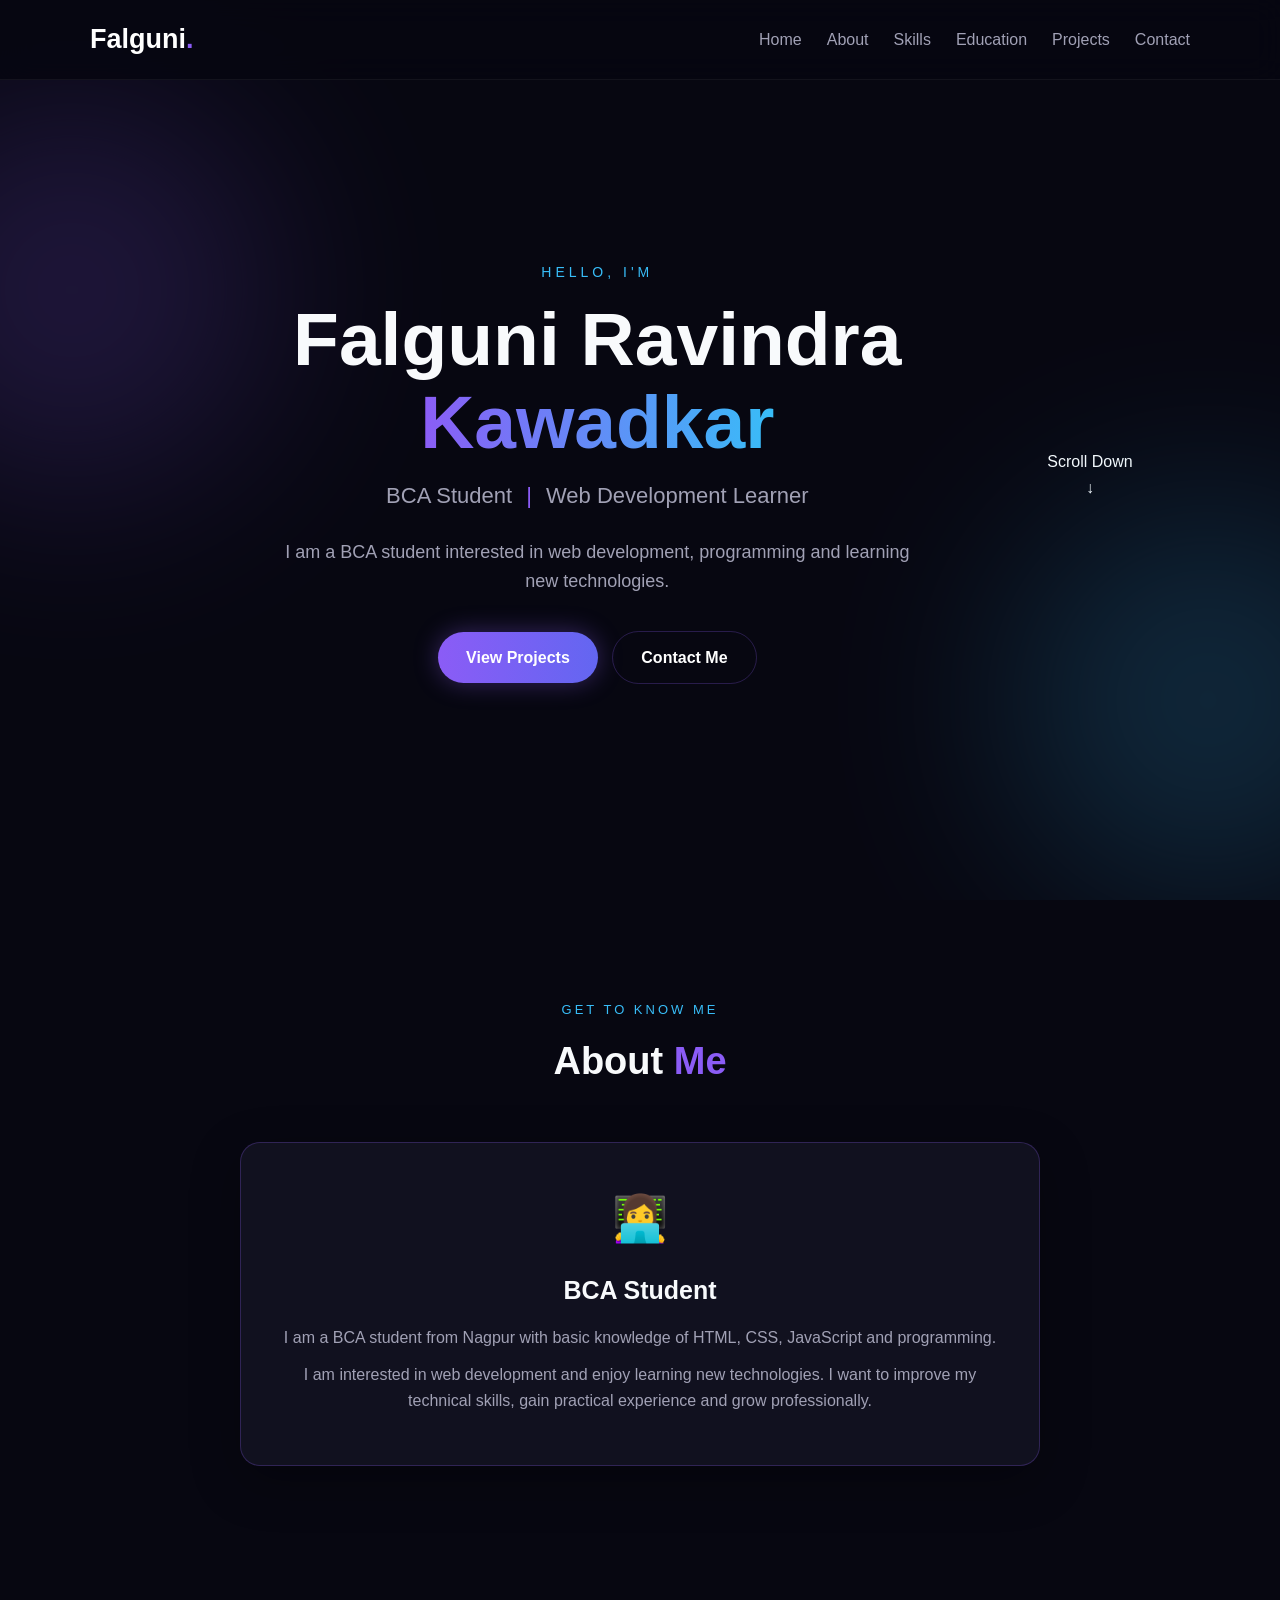
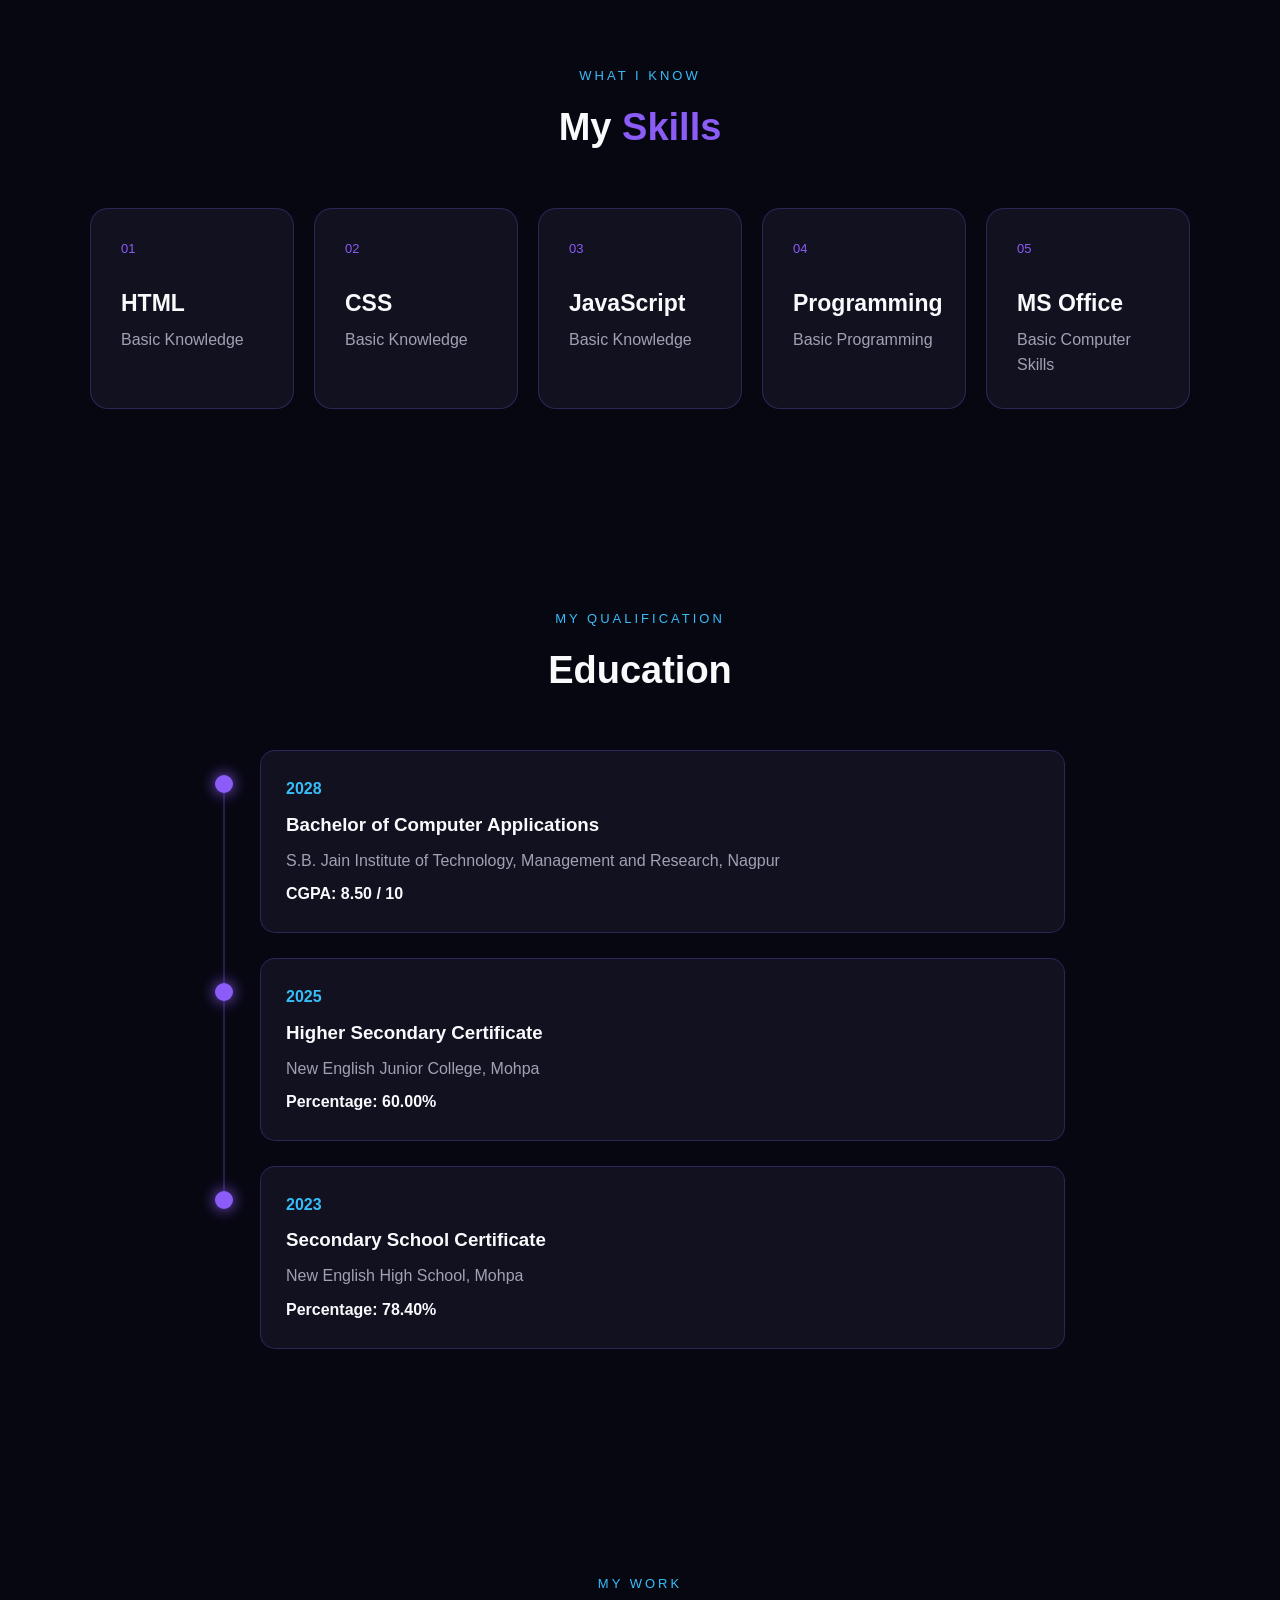
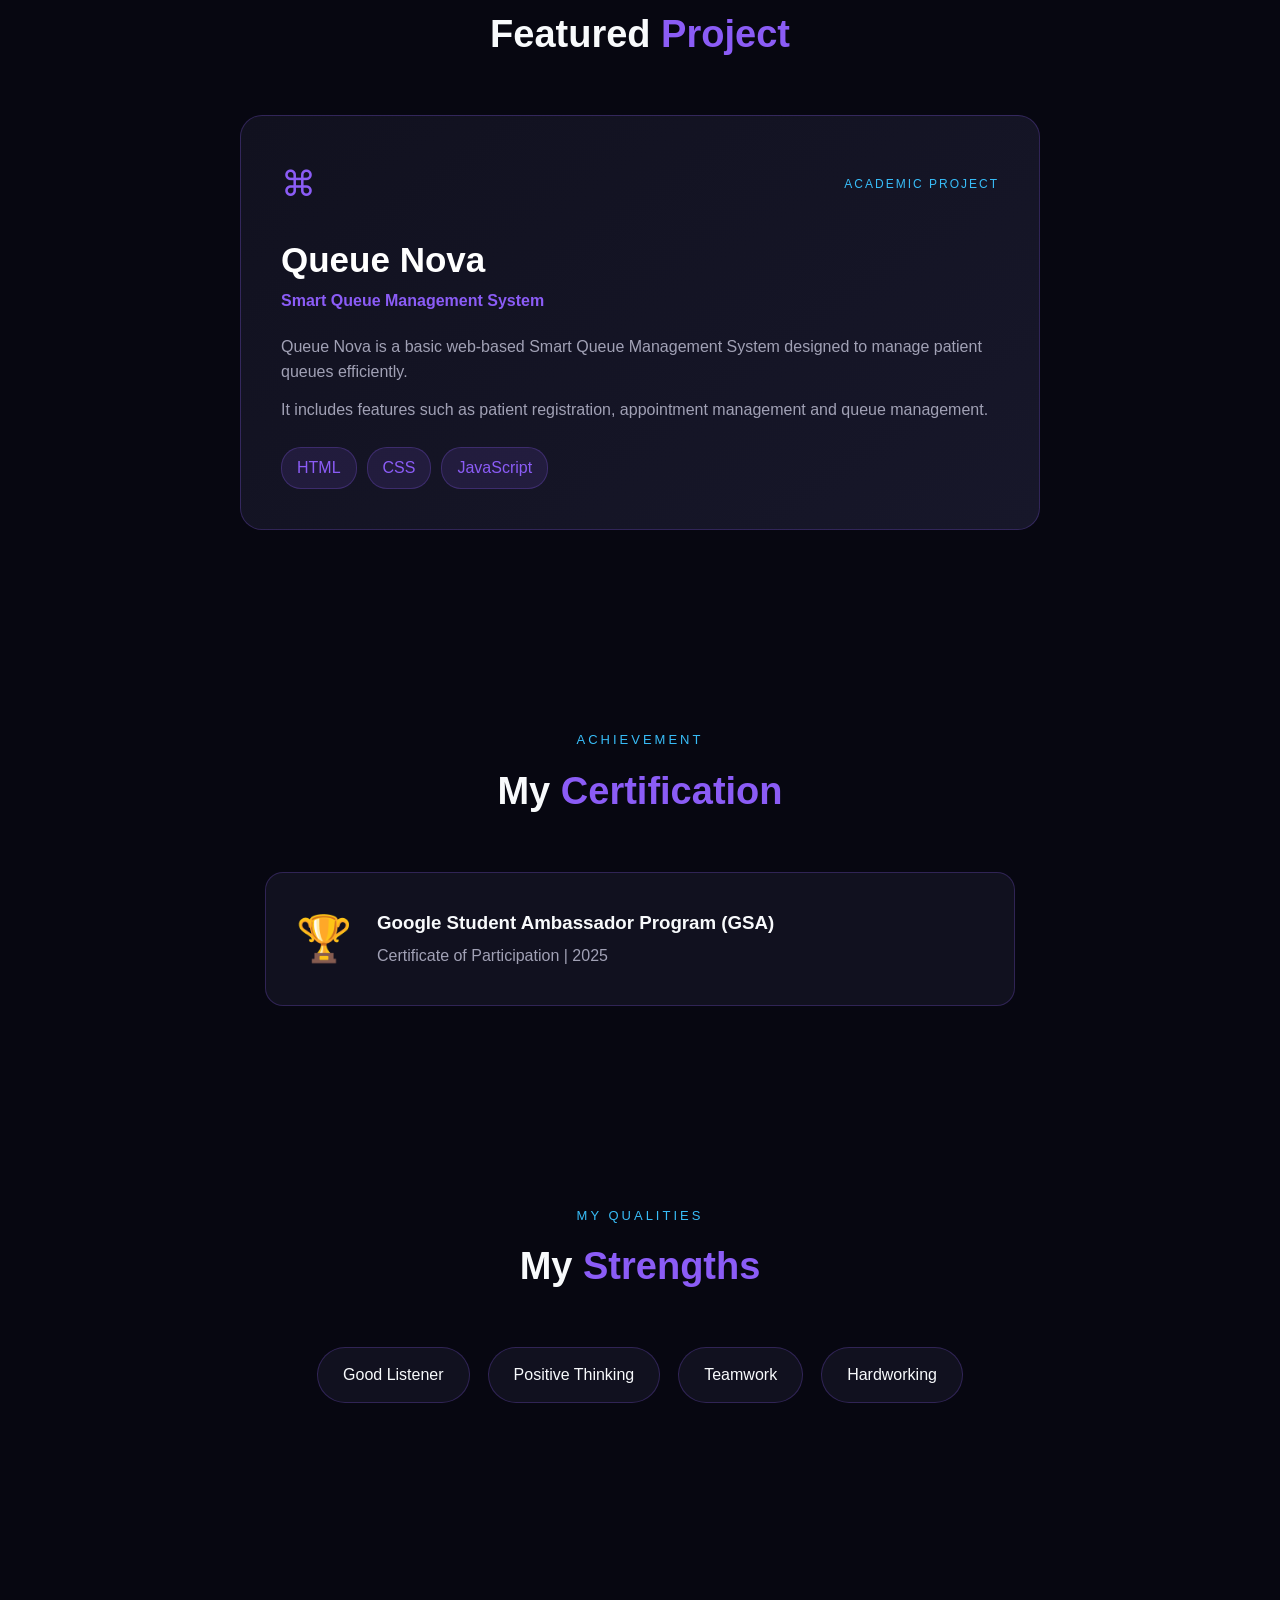
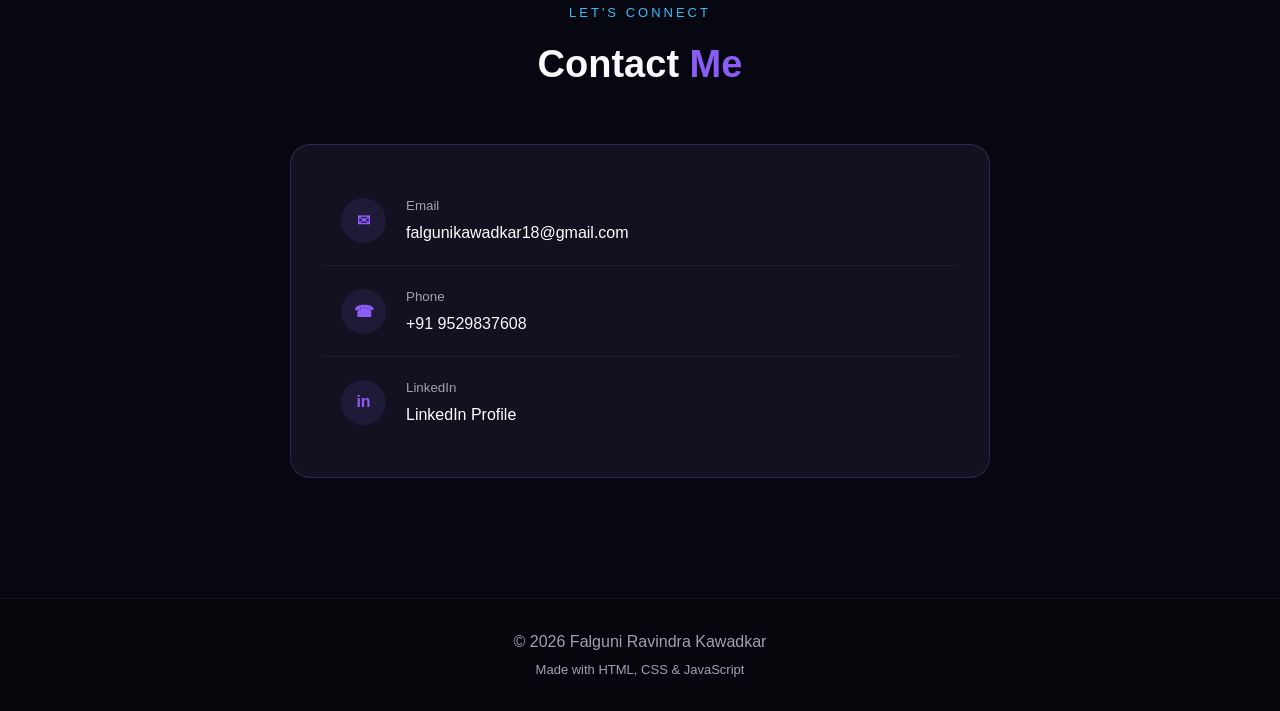
==== index.html @ 8c91669c "Rename index1.html to index.html" ====
<!DOCTYPE html>
<html lang="en">
<head>
    <meta charset="UTF-8">
    <meta name="viewport" content="width=device-width, initial-scale=1.0">

    <title>Falguni Ravindra Kawadkar | Portfolio</title>

    <link rel="stylesheet" href="style.css">
</head>

<body>

    <!-- NAVBAR -->
    <header>
        <nav class="navbar">

            <a href="#home" class="logo">Falguni<span>.</span></a>

            <ul class="nav-links">
                <li><a href="#home">Home</a></li>
                <li><a href="#about">About</a></li>
                <li><a href="#skills">Skills</a></li>
                <li><a href="#education">Education</a></li>
                <li><a href="#projects">Projects</a></li>
                <li><a href="#contact">Contact</a></li>
            </ul>

            <div class="menu-btn">☰</div>

        </nav>
    </header>


    <!-- HERO -->
    <section id="home" class="hero">

        <div class="glow glow-one"></div>
        <div class="glow glow-two"></div>

        <div class="hero-content">

            <p class="small-text">HELLO, I'M</p>

            <h1>Falguni Ravindra <span>Kawadkar</span></h1>

            <h2>
                BCA Student
                <span class="line">|</span>
                Web Development Learner
            </h2>

            <p class="hero-description">
                I am a BCA student interested in web development,
                programming and learning new technologies.
            </p>

            <div class="hero-buttons">

                <a href="#projects" class="btn primary">
                    View Projects
                </a>

                <a href="#contact" class="btn secondary">
                    Contact Me
                </a>

            </div>

        </div>

        <div class="scroll-down">
            <span>Scroll Down</span>
            <div>↓</div>
        </div>

    </section>


    <!-- ABOUT -->
    <section id="about" class="section">

        <p class="section-subtitle">GET TO KNOW ME</p>
        <h2 class="section-title">About <span>Me</span></h2>

        <div class="about-container">

            <div class="about-card reveal">

                <div class="about-icon">👩‍💻</div>

                <h3>BCA Student</h3>

                <p>
                    I am a BCA student from Nagpur with basic knowledge
                    of HTML, CSS, JavaScript and programming.
                </p>

                <p>
                    I am interested in web development and enjoy learning
                    new technologies. I want to improve my technical skills,
                    gain practical experience and grow professionally.
                </p>

            </div>

        </div>

    </section>


    <!-- SKILLS -->
    <section id="skills" class="section">

        <p class="section-subtitle">WHAT I KNOW</p>
        <h2 class="section-title">My <span>Skills</span></h2>

        <div class="skills-grid">

            <div class="skill-card reveal">
                <div class="skill-number">01</div>
                <h3>HTML</h3>
                <p>Basic Knowledge</p>
            </div>

            <div class="skill-card reveal">
                <div class="skill-number">02</div>
                <h3>CSS</h3>
                <p>Basic Knowledge</p>
            </div>

            <div class="skill-card reveal">
                <div class="skill-number">03</div>
                <h3>JavaScript</h3>
                <p>Basic Knowledge</p>
            </div>

            <div class="skill-card reveal">
                <div class="skill-number">04</div>
                <h3>Programming</h3>
                <p>Basic Programming</p>
            </div>

            <div class="skill-card reveal">
                <div class="skill-number">05</div>
                <h3>MS Office</h3>
                <p>Basic Computer Skills</p>
            </div>

        </div>

    </section>


    <!-- EDUCATION -->
    <section id="education" class="section">

        <p class="section-subtitle">MY QUALIFICATION</p>
        <h2 class="section-title">Education</h2>

        <div class="timeline">

            <div class="timeline-item reveal">

                <div class="timeline-dot"></div>

                <div class="timeline-content">

                    <span>2028</span>

                    <h3>Bachelor of Computer Applications</h3>

                    <p>
                        S.B. Jain Institute of Technology,
                        Management and Research, Nagpur
                    </p>

                    <strong>CGPA: 8.50 / 10</strong>

                </div>

            </div>


            <div class="timeline-item reveal">

                <div class="timeline-dot"></div>

                <div class="timeline-content">

                    <span>2025</span>

                    <h3>Higher Secondary Certificate</h3>

                    <p>New English Junior College, Mohpa</p>

                    <strong>Percentage: 60.00%</strong>

                </div>

            </div>


            <div class="timeline-item reveal">

                <div class="timeline-dot"></div>

                <div class="timeline-content">

                    <span>2023</span>

                    <h3>Secondary School Certificate</h3>

                    <p>New English High School, Mohpa</p>

                    <strong>Percentage: 78.40%</strong>

                </div>

            </div>

        </div>

    </section>


    <!-- PROJECT -->
    <section id="projects" class="section">

        <p class="section-subtitle">MY WORK</p>
        <h2 class="section-title">Featured <span>Project</span></h2>

        <div class="project-card reveal">

            <div class="project-top">

                <div class="project-icon">⌘</div>

                <span>ACADEMIC PROJECT</span>

            </div>

            <h3>Queue Nova</h3>

            <h4>Smart Queue Management System</h4>

            <p>
                Queue Nova is a basic web-based Smart Queue Management
                System designed to manage patient queues efficiently.
            </p>

            <p>
                It includes features such as patient registration,
                appointment management and queue management.
            </p>

            <div class="technologies">

                <span>HTML</span>
                <span>CSS</span>
                <span>JavaScript</span>

            </div>

        </div>

    </section>


    <!-- CERTIFICATION -->
    <section id="certification" class="section">

        <p class="section-subtitle">ACHIEVEMENT</p>
        <h2 class="section-title">My <span>Certification</span></h2>

        <div class="certificate-card reveal">

            <div class="certificate-icon">🏆</div>

            <div>
                <h3>Google Student Ambassador Program (GSA)</h3>
                <p>Certificate of Participation | 2025</p>
            </div>

        </div>

    </section>


    <!-- STRENGTHS -->
    <section id="strengths" class="section">

        <p class="section-subtitle">MY QUALITIES</p>
        <h2 class="section-title">My <span>Strengths</span></h2>

        <div class="strengths-grid">

            <div class="strength reveal">Good Listener</div>
            <div class="strength reveal">Positive Thinking</div>
            <div class="strength reveal">Teamwork</div>
            <div class="strength reveal">Hardworking</div>

        </div>

    </section>


    <!-- CONTACT -->
    <section id="contact" class="section contact-section">

        <p class="section-subtitle">LET'S CONNECT</p>
        <h2 class="section-title">Contact <span>Me</span></h2>

        <div class="contact-card reveal">

            <div class="contact-item">
                <span>✉</span>
                <div>
                    <small>Email</small>
                    <a href="mailto:falgunikawadkar18@gmail.com">
                        falgunikawadkar18@gmail.com
                    </a>
                </div>
            </div>

            <div class="contact-item">
                <span>☎</span>
                <div>
                    <small>Phone</small>
                    <p>+91 9529837608</p>
                </div>
            </div>

            <div class="contact-item">
                <span>in</span>
                <div>
                    <small>LinkedIn</small>
                    <a
                        href="https://www.linkedin.com/in/falguni-kawadkar-004283371"
                        target="_blank">
                        LinkedIn Profile
                    </a>
                </div>
            </div>

        </div>

    </section>


    <!-- FOOTER -->
    <footer>

        <p>
            © 2026 Falguni Ravindra Kawadkar
        </p>

        <p>Made with HTML, CSS & JavaScript</p>

    </footer>


    <script src="script.js"></script>

</body>
</html>
---- style.css ----
* {
    margin: 0;
    padding: 0;
    box-sizing: border-box;
    scroll-behavior: smooth;
}

:root {
    --bg: #070711;
    --card: #11111f;
    --card-light: #17172a;
    --purple: #8b5cf6;
    --blue: #38bdf8;
    --text: #f8fafc;
    --muted: #a1a1b5;
    --border: rgba(139, 92, 246, 0.25);
}

body {
    font-family: Arial, sans-serif;
    background: var(--bg);
    color: var(--text);
    line-height: 1.6;
    overflow-x: hidden;
}


/* NAVBAR */

header {
    position: fixed;
    top: 0;
    width: 100%;
    z-index: 1000;

    background: rgba(7, 7, 17, 0.85);

    backdrop-filter: blur(15px);

    border-bottom: 1px solid rgba(255,255,255,0.05);
}

.navbar {
    max-width: 1150px;
    margin: auto;

    padding: 18px 25px;

    display: flex;
    justify-content: space-between;
    align-items: center;
}

.logo {
    color: white;
    text-decoration: none;

    font-size: 27px;
    font-weight: bold;
}

.logo span {
    color: var(--purple);
}

.nav-links {
    display: flex;
    gap: 25px;
    list-style: none;
}

.nav-links a {
    color: var(--muted);
    text-decoration: none;

    transition: 0.3s;
}

.nav-links a:hover {
    color: white;
}

.menu-btn {
    display: none;
    font-size: 27px;
    cursor: pointer;
}


/* HERO */

.hero {
    min-height: 100vh;

    display: flex;
    align-items: center;
    justify-content: center;

    text-align: center;

    position: relative;
    overflow: hidden;

    padding: 120px 20px 70px;
}

.hero-content {
    max-width: 900px;

    position: relative;
    z-index: 2;

    animation: heroAppear 1.2s ease;
}

.small-text {
    color: var(--blue);

    letter-spacing: 4px;
    font-size: 14px;
}

.hero h1 {
    font-size: clamp(40px, 7vw, 75px);

    margin: 15px 0;

    line-height: 1.1;
}

.hero h1 span {
    background: linear-gradient(
        90deg,
        var(--purple),
        var(--blue)
    );

    -webkit-background-clip: text;
    color: transparent;
}

.hero h2 {
    color: var(--muted);

    font-size: 22px;
    font-weight: normal;
}

.line {
    color: var(--purple);
    margin: 0 8px;
}

.hero-description {
    max-width: 650px;

    margin: 25px auto;

    color: var(--muted);

    font-size: 18px;
}

.hero-buttons {
    margin-top: 30px;
}

.btn {
    display: inline-block;

    padding: 13px 28px;

    margin: 5px;

    border-radius: 30px;

    text-decoration: none;

    transition: 0.4s;

    font-weight: bold;
}

.primary {
    color: white;

    background: linear-gradient(
        90deg,
        var(--purple),
        #6366f1
    );

    box-shadow: 0 0 25px rgba(139,92,246,0.35);
}

.secondary {
    color: white;

    border: 1px solid var(--border);
}

.btn:hover {
    transform: translateY(-5px);
}

.glow {
    position: absolute;

    width: 400px;
    height: 400px;

    border-radius: 50%;

    filter: blur(100px);

    opacity: 0.18;
}

.glow-one {
    background: var(--purple);

    top: 10%;
    left: -10%;
}

.glow-two {
    background: var(--blue);

    bottom: 0;
    right: -10%;
}


/* SECTIONS */

.section {
    max-width: 1150px;

    margin: auto;

    padding: 100px 25px;
}

.section-subtitle {
    text-align: center;

    color: var(--blue);

    font-size: 13px;

    letter-spacing: 3px;
}

.section-title {
    text-align: center;

    font-size: 38px;

    margin: 10px 0 50px;
}

.section-title span {
    color: var(--purple);
}


/* ABOUT */

.about-container {
    display: flex;
    justify-content: center;
}

.about-card {
    max-width: 800px;

    padding: 40px;

    text-align: center;

    background: var(--card);

    border: 1px solid var(--border);

    border-radius: 20px;

    box-shadow: 0 15px 50px rgba(0,0,0,0.3);

    transition: 0.4s;
}

.about-card:hover {
    transform: translateY(-8px);

    border-color: var(--purple);
}

.about-icon {
    font-size: 45px;

    margin-bottom: 15px;
}

.about-card h3 {
    font-size: 25px;

    margin-bottom: 15px;
}

.about-card p {
    color: var(--muted);

    margin: 12px 0;
}


/* SKILLS */

.skills-grid {
    display: grid;

    grid-template-columns: repeat(
        auto-fit,
        minmax(180px, 1fr)
    );

    gap: 20px;
}

.skill-card {
    background: var(--card);

    border: 1px solid var(--border);

    padding: 30px;

    border-radius: 18px;

    transition: 0.4s;

    position: relative;

    overflow: hidden;
}

.skill-card:hover {
    transform: translateY(-10px);

    border-color: var(--blue);

    box-shadow: 0 10px 35px rgba(56,189,248,0.12);
}

.skill-number {
    color: var(--purple);

    font-size: 13px;

    margin-bottom: 25px;
}

.skill-card h3 {
    font-size: 23px;
}

.skill-card p {
    color: var(--muted);

    margin-top: 5px;
}


/* EDUCATION */

.timeline {
    max-width: 850px;

    margin: auto;
}

.timeline-item {
    position: relative;

    padding-left: 45px;

    margin-bottom: 25px;
}

.timeline-item::before {
    content: "";

    position: absolute;

    left: 8px;

    top: 25px;

    height: calc(100% + 25px);

    width: 2px;

    background: var(--border);
}

.timeline-item:last-child::before {
    display: none;
}

.timeline-dot {
    position: absolute;

    left: 0;
    top: 25px;

    width: 18px;
    height: 18px;

    border-radius: 50%;

    background: var(--purple);

    box-shadow: 0 0 15px var(--purple);
}

.timeline-content {
    background: var(--card);

    border: 1px solid var(--border);

    padding: 25px;

    border-radius: 15px;

    transition: 0.4s;
}

.timeline-content:hover {
    transform: translateX(8px);

    border-color: var(--purple);
}

.timeline-content span {
    color: var(--blue);

    font-weight: bold;
}

.timeline-content h3 {
    margin: 8px 0;
}

.timeline-content p {
    color: var(--muted);

    margin-bottom: 8px;
}


/* PROJECT */

.project-card {
    max-width: 800px;

    margin: auto;

    padding: 40px;

    background: linear-gradient(
        145deg,
        var(--card),
        var(--card-light)
    );

    border: 1px solid var(--border);

    border-radius: 22px;

    transition: 0.4s;
}

.project-card:hover {
    transform: translateY(-10px);

    box-shadow: 0 20px 60px rgba(139,92,246,0.12);
}

.project-top {
    display: flex;

    justify-content: space-between;

    align-items: center;

    color: var(--blue);

    font-size: 12px;

    letter-spacing: 2px;
}

.project-icon {
    font-size: 35px;

    color: var(--purple);
}

.project-card h3 {
    font-size: 35px;

    margin-top: 20px;

    color: white;
}

.project-card h4 {
    color: var(--purple);

    margin-bottom: 20px;
}

.project-card p {
    color: var(--muted);

    margin-bottom: 12px;
}

.technologies {
    display: flex;

    gap: 10px;

    margin-top: 25px;

    flex-wrap: wrap;
}

.technologies span {
    padding: 7px 15px;

    border-radius: 20px;

    background: rgba(139,92,246,0.12);

    color: var(--purple);

    border: 1px solid var(--border);
}


/* CERTIFICATE */

.certificate-card {
    max-width: 750px;

    margin: auto;

    display: flex;

    align-items: center;

    gap: 25px;

    padding: 30px;

    background: var(--card);

    border: 1px solid var(--border);

    border-radius: 18px;

    transition: 0.4s;
}

.certificate-card:hover {
    transform: scale(1.02);

    border-color: var(--blue);
}

.certificate-icon {
    font-size: 45px;
}

.certificate-card h3 {
    margin-bottom: 5px;
}

.certificate-card p {
    color: var(--muted);
}


/* STRENGTHS */

.strengths-grid {
    display: flex;

    justify-content: center;

    flex-wrap: wrap;

    gap: 18px;
}

.strength {
    padding: 14px 25px;

    border-radius: 30px;

    background: var(--card);

    border: 1px solid var(--border);

    transition: 0.3s;
}

.strength:hover {
    transform: translateY(-5px);

    border-color: var(--purple);

    color: var(--blue);
}


/* CONTACT */

.contact-section {
    padding-bottom: 120px;
}

.contact-card {
    max-width: 700px;

    margin: auto;

    padding: 30px;

    background: var(--card);

    border: 1px solid var(--border);

    border-radius: 20px;
}

.contact-item {
    display: flex;

    align-items: center;

    gap: 20px;

    padding: 20px;

    border-bottom: 1px solid rgba(255,255,255,0.06);
}

.contact-item:last-child {
    border-bottom: none;
}

.contact-item > span {
    width: 45px;
    height: 45px;

    display: flex;

    align-items: center;
    justify-content: center;

    border-radius: 50%;

    background: rgba(139,92,246,0.12);

    color: var(--purple);

    font-weight: bold;
}

.contact-item small {
    display: block;

    color: var(--muted);

    margin-bottom: 3px;
}

.contact-item a {
    color: white;

    text-decoration: none;
}

.contact-item a:hover {
    color: var(--blue);
}


/* FOOTER */

footer {
    text-align: center;

    padding: 30px;

    background: #05050c;

    color: var(--muted);

    border-top: 1px solid rgba(255,255,255,0.05);
}

footer p:last-child {
    font-size: 13px;

    margin-top: 5px;
}


/* SCROLL ANIMATION */

.reveal {
    opacity: 0;

    transform: translateY(40px);

    transition: 0.8s ease;
}

.reveal.show {
    opacity: 1;

    transform: translateY(0);
}


/* HERO ANIMATION */

@keyframes heroAppear {

    from {
        opacity: 0;
        transform: translateY(35px);
    }

    to {
        opacity: 1;
        transform: translateY(0);
    }

}


/* MOBILE */

@media (max-width: 750px) {

    .nav-links {
        display: none;

        position: absolute;

        top: 70px;
        left: 0;

        width: 100%;

        background: #0b0b16;

        flex-direction: column;

        text-align: center;

        padding: 25px;
    }

    .nav-links.active {
        display: flex;
    }

    .menu-btn {
        display: block;
    }

    .hero h1 {
        font-size: 42px;
    }

    .hero h2 {
        font-size: 18px;
    }

    .section {
        padding: 75px 20px;
    }

    .section-title {
        font-size: 32px;
    }

    .certificate-card {
        flex-direction: column;

        text-align: center;
    }

    .contact-item {
        align-items: flex-start;
    }

}
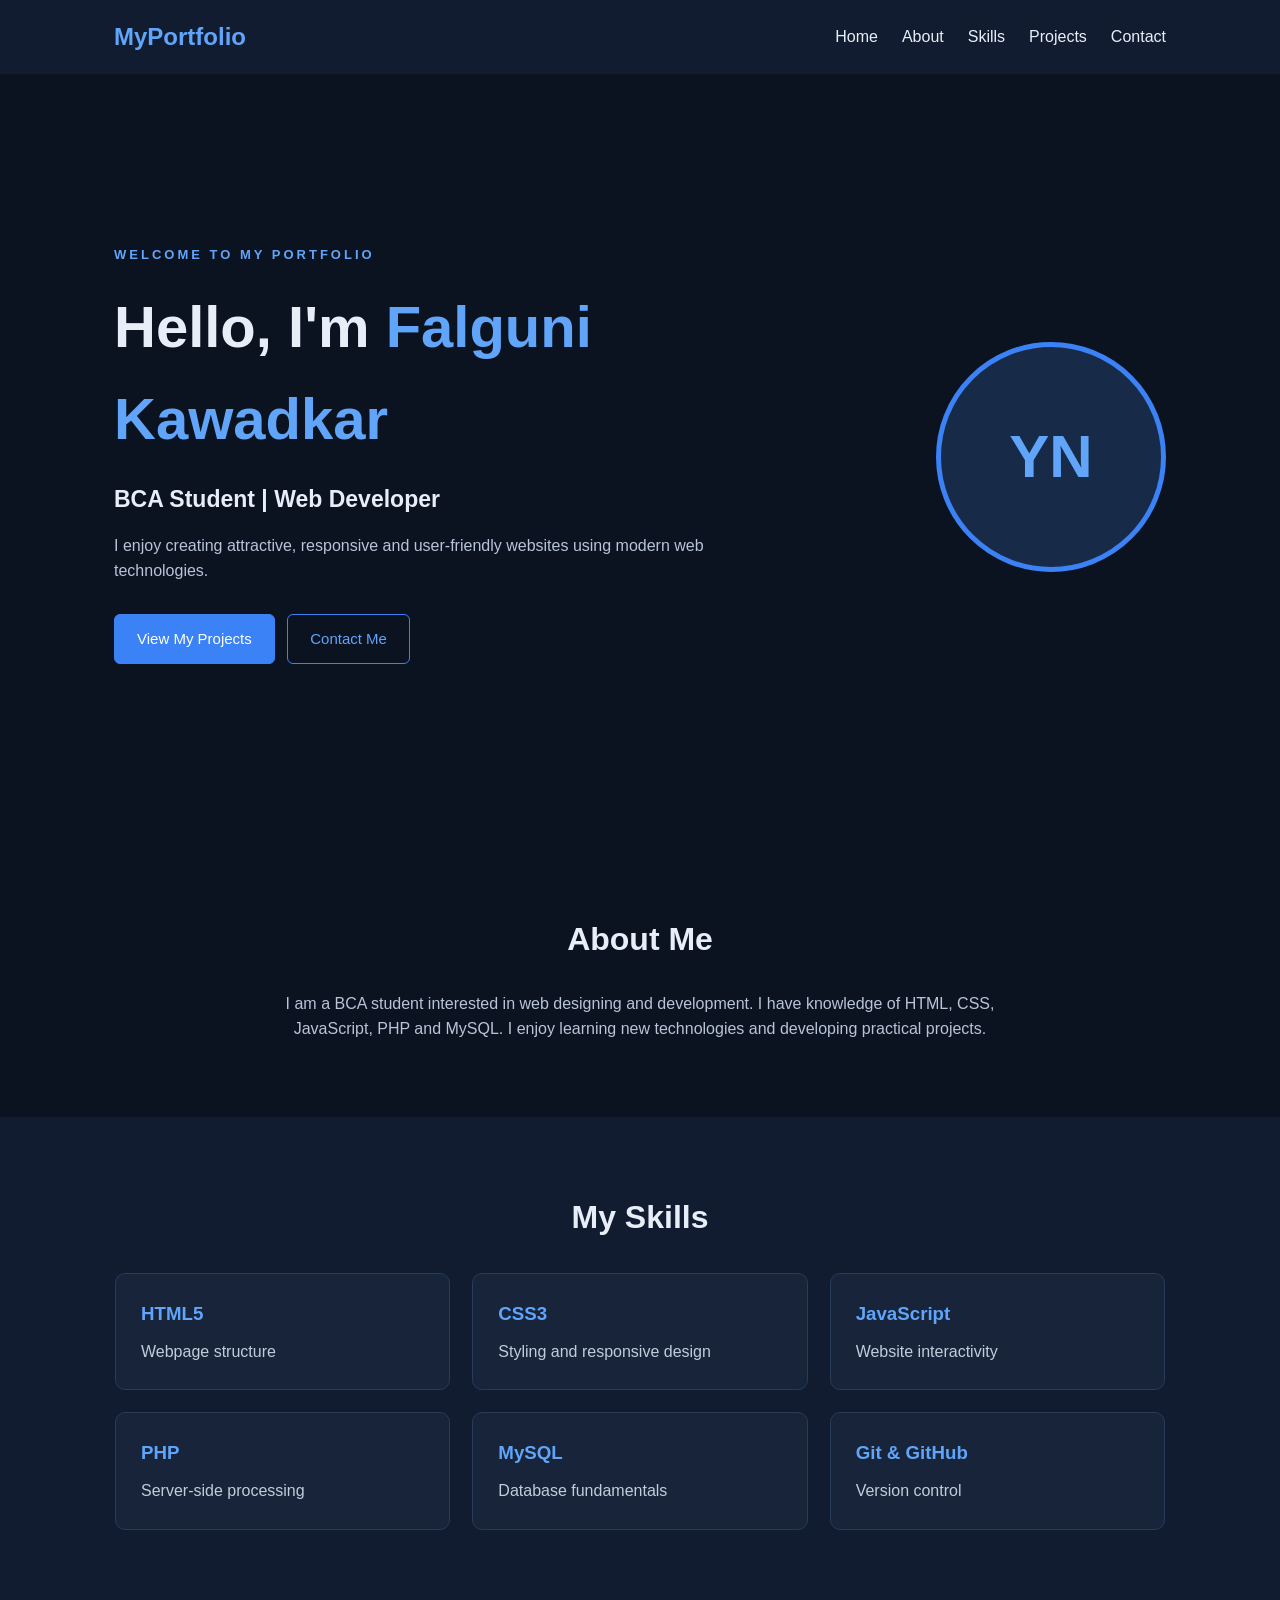
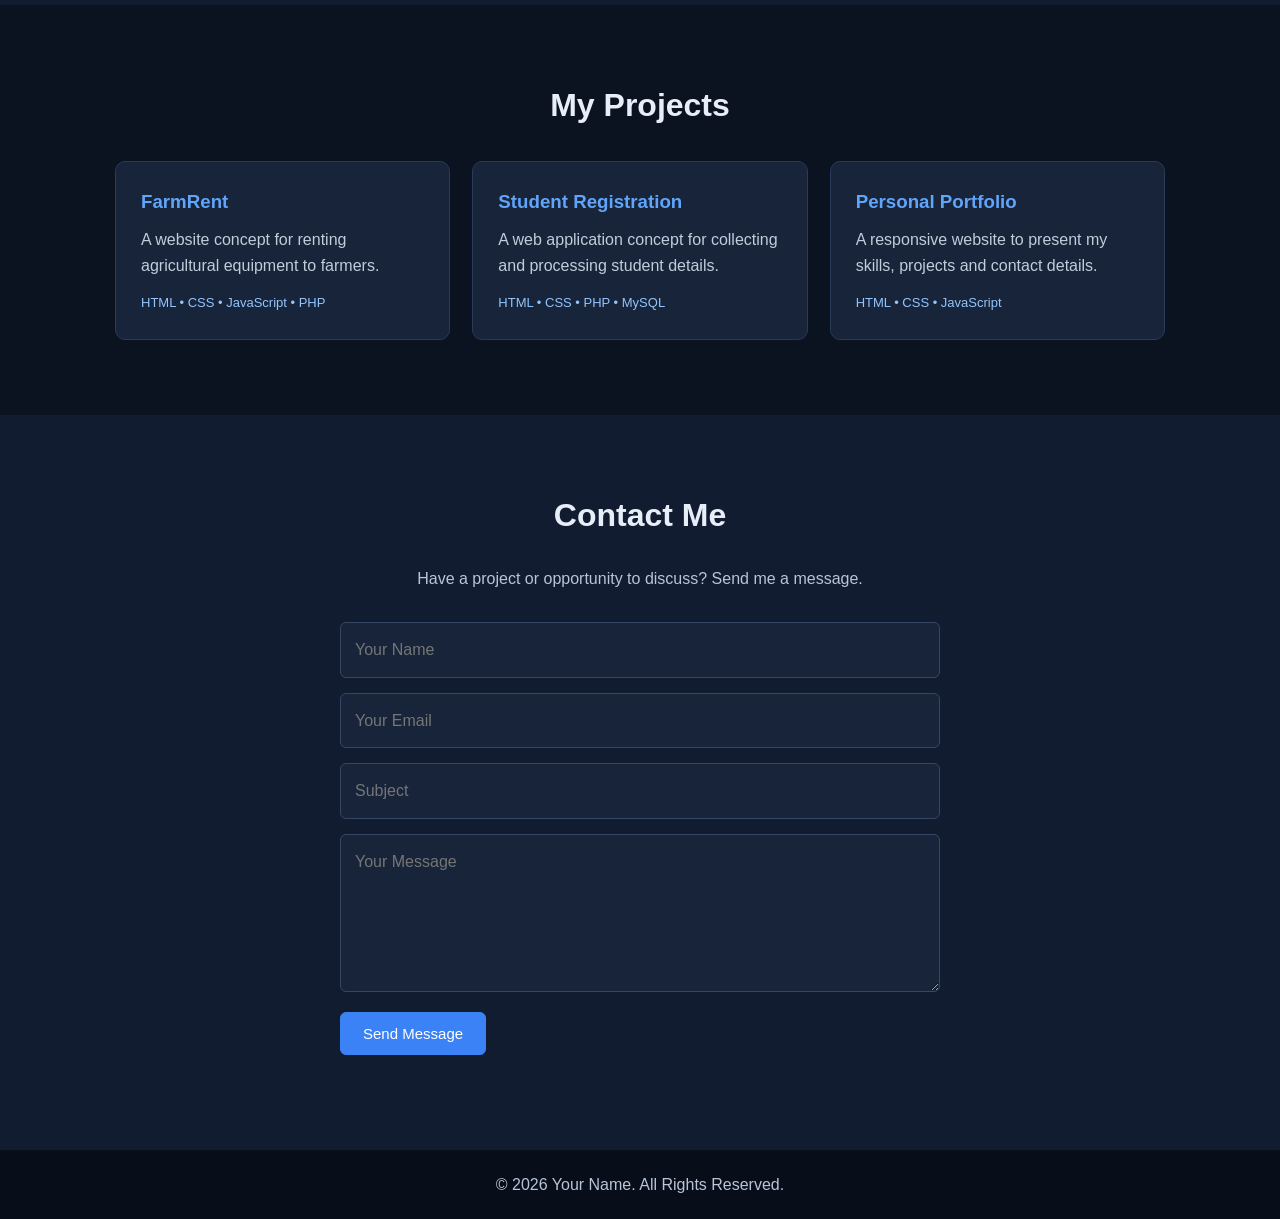
==== commit 0c1c100e: "Initial commit" ====
--- a/index.html
+++ b/index.html
@@ -1,366 +1,107 @@
-<!DOCTYPE html>
-<html lang="en">
-<head>
-    <meta charset="UTF-8">
-    <meta name="viewport" content="width=device-width, initial-scale=1.0">
-
-    <title>Falguni Ravindra Kawadkar | Portfolio</title>
-
-    <link rel="stylesheet" href="style.css">
-</head>
-
-<body>
-
-    <!-- NAVBAR -->
-    <header>
-        <nav class="navbar">
-
-            <a href="#home" class="logo">Falguni<span>.</span></a>
-
-            <ul class="nav-links">
-                <li><a href="#home">Home</a></li>
-                <li><a href="#about">About</a></li>
-                <li><a href="#skills">Skills</a></li>
-                <li><a href="#education">Education</a></li>
-                <li><a href="#projects">Projects</a></li>
-                <li><a href="#contact">Contact</a></li>
-            </ul>
-
-            <div class="menu-btn">☰</div>
-
-        </nav>
-    </header>
-
-
-    <!-- HERO -->
-    <section id="home" class="hero">
-
-        <div class="glow glow-one"></div>
-        <div class="glow glow-two"></div>
-
-        <div class="hero-content">
-
-            <p class="small-text">HELLO, I'M</p>
-
-            <h1>Falguni Ravindra <span>Kawadkar</span></h1>
-
-            <h2>
-                BCA Student
-                <span class="line">|</span>
-                Web Development Learner
-            </h2>
-
-            <p class="hero-description">
-                I am a BCA student interested in web development,
-                programming and learning new technologies.
-            </p>
-
-            <div class="hero-buttons">
-
-                <a href="#projects" class="btn primary">
-                    View Projects
-                </a>
-
-                <a href="#contact" class="btn secondary">
-                    Contact Me
-                </a>
-
-            </div>
-
-        </div>
-
-        <div class="scroll-down">
-            <span>Scroll Down</span>
-            <div>↓</div>
-        </div>
-
-    </section>
-
-
-    <!-- ABOUT -->
-    <section id="about" class="section">
-
-        <p class="section-subtitle">GET TO KNOW ME</p>
-        <h2 class="section-title">About <span>Me</span></h2>
-
-        <div class="about-container">
-
-            <div class="about-card reveal">
-
-                <div class="about-icon">👩‍💻</div>
-
-                <h3>BCA Student</h3>
-
-                <p>
-                    I am a BCA student from Nagpur with basic knowledge
-                    of HTML, CSS, JavaScript and programming.
-                </p>
-
-                <p>
-                    I am interested in web development and enjoy learning
-                    new technologies. I want to improve my technical skills,
-                    gain practical experience and grow professionally.
-                </p>
-
-            </div>
-
-        </div>
-
-    </section>
-
-
-    <!-- SKILLS -->
-    <section id="skills" class="section">
-
-        <p class="section-subtitle">WHAT I KNOW</p>
-        <h2 class="section-title">My <span>Skills</span></h2>
-
-        <div class="skills-grid">
-
-            <div class="skill-card reveal">
-                <div class="skill-number">01</div>
-                <h3>HTML</h3>
-                <p>Basic Knowledge</p>
-            </div>
-
-            <div class="skill-card reveal">
-                <div class="skill-number">02</div>
-                <h3>CSS</h3>
-                <p>Basic Knowledge</p>
-            </div>
-
-            <div class="skill-card reveal">
-                <div class="skill-number">03</div>
-                <h3>JavaScript</h3>
-                <p>Basic Knowledge</p>
-            </div>
-
-            <div class="skill-card reveal">
-                <div class="skill-number">04</div>
-                <h3>Programming</h3>
-                <p>Basic Programming</p>
-            </div>
-
-            <div class="skill-card reveal">
-                <div class="skill-number">05</div>
-                <h3>MS Office</h3>
-                <p>Basic Computer Skills</p>
-            </div>
-
-        </div>
-
-    </section>
-
-
-    <!-- EDUCATION -->
-    <section id="education" class="section">
-
-        <p class="section-subtitle">MY QUALIFICATION</p>
-        <h2 class="section-title">Education</h2>
-
-        <div class="timeline">
-
-            <div class="timeline-item reveal">
-
-                <div class="timeline-dot"></div>
-
-                <div class="timeline-content">
-
-                    <span>2028</span>
-
-                    <h3>Bachelor of Computer Applications</h3>
-
-                    <p>
-                        S.B. Jain Institute of Technology,
-                        Management and Research, Nagpur
-                    </p>
-
-                    <strong>CGPA: 8.50 / 10</strong>
-
-                </div>
-
-            </div>
-
-
-            <div class="timeline-item reveal">
-
-                <div class="timeline-dot"></div>
-
-                <div class="timeline-content">
-
-                    <span>2025</span>
-
-                    <h3>Higher Secondary Certificate</h3>
-
-                    <p>New English Junior College, Mohpa</p>
-
-                    <strong>Percentage: 60.00%</strong>
-
-                </div>
-
-            </div>
-
-
-            <div class="timeline-item reveal">
-
-                <div class="timeline-dot"></div>
-
-                <div class="timeline-content">
-
-                    <span>2023</span>
-
-                    <h3>Secondary School Certificate</h3>
-
-                    <p>New English High School, Mohpa</p>
-
-                    <strong>Percentage: 78.40%</strong>
-
-                </div>
-
-            </div>
-
-        </div>
-
-    </section>
-
-
-    <!-- PROJECT -->
-    <section id="projects" class="section">
-
-        <p class="section-subtitle">MY WORK</p>
-        <h2 class="section-title">Featured <span>Project</span></h2>
-
-        <div class="project-card reveal">
-
-            <div class="project-top">
-
-                <div class="project-icon">⌘</div>
-
-                <span>ACADEMIC PROJECT</span>
-
-            </div>
-
-            <h3>Queue Nova</h3>
-
-            <h4>Smart Queue Management System</h4>
-
-            <p>
-                Queue Nova is a basic web-based Smart Queue Management
-                System designed to manage patient queues efficiently.
-            </p>
-
-            <p>
-                It includes features such as patient registration,
-                appointment management and queue management.
-            </p>
-
-            <div class="technologies">
-
-                <span>HTML</span>
-                <span>CSS</span>
-                <span>JavaScript</span>
-
-            </div>
-
-        </div>
-
-    </section>
-
-
-    <!-- CERTIFICATION -->
-    <section id="certification" class="section">
-
-        <p class="section-subtitle">ACHIEVEMENT</p>
-        <h2 class="section-title">My <span>Certification</span></h2>
-
-        <div class="certificate-card reveal">
-
-            <div class="certificate-icon">🏆</div>
-
-            <div>
-                <h3>Google Student Ambassador Program (GSA)</h3>
-                <p>Certificate of Participation | 2025</p>
-            </div>
-
-        </div>
-
-    </section>
-
-
-    <!-- STRENGTHS -->
-    <section id="strengths" class="section">
-
-        <p class="section-subtitle">MY QUALITIES</p>
-        <h2 class="section-title">My <span>Strengths</span></h2>
-
-        <div class="strengths-grid">
-
-            <div class="strength reveal">Good Listener</div>
-            <div class="strength reveal">Positive Thinking</div>
-            <div class="strength reveal">Teamwork</div>
-            <div class="strength reveal">Hardworking</div>
-
-        </div>
-
-    </section>
-
-
-    <!-- CONTACT -->
-    <section id="contact" class="section contact-section">
-
-        <p class="section-subtitle">LET'S CONNECT</p>
-        <h2 class="section-title">Contact <span>Me</span></h2>
-
-        <div class="contact-card reveal">
-
-            <div class="contact-item">
-                <span>✉</span>
-                <div>
-                    <small>Email</small>
-                    <a href="mailto:falgunikawadkar18@gmail.com">
-                        falgunikawadkar18@gmail.com
-                    </a>
-                </div>
-            </div>
-
-            <div class="contact-item">
-                <span>☎</span>
-                <div>
-                    <small>Phone</small>
-                    <p>+91 9529837608</p>
-                </div>
-            </div>
-
-            <div class="contact-item">
-                <span>in</span>
-                <div>
-                    <small>LinkedIn</small>
-                    <a
-                        href="https://www.linkedin.com/in/falguni-kawadkar-004283371"
-                        target="_blank">
-                        LinkedIn Profile
-                    </a>
-                </div>
-            </div>
-
-        </div>
-
-    </section>
-
-
-    <!-- FOOTER -->
-    <footer>
-
-        <p>
-            © 2026 Falguni Ravindra Kawadkar
-        </p>
-
-        <p>Made with HTML, CSS & JavaScript</p>
-
-    </footer>
-
-
-    <script src="script.js"></script>
-
-</body>
-</html>
+<!DOCTYPE html>
+<html lang="en">
+<head>
+<meta charset="UTF-8">
+<meta name="viewport" content="width=device-width, initial-scale=1.0">
+<title>My Personal Portfolio</title>
+ 
+
+<link rel="stylesheet" href="style.css">
+</head>
+<body>
+
+<header>
+<nav class="navbar">
+<a href="#home" class="logo">MyPortfolio</a>
+<button class="menu-btn" id="menuBtn" aria-label="Toggle navigation" aria-expanded="false">☰</button>	<ul class="nav-links" id="navLinks">
+<li><a href="#home">Home</a></li>
+<li><a href="#about">About</a></li>
+<li><a href="#skills">Skills</a></li>
+<li><a href="#projects">Projects</a></li>
+<li><a href="#contact">Contact</a></li>
+</ul>
+</nav>
+</header>
+
+<main>
+<section id="home" class="hero">
+<div class="hero-content">
+<p class="tagline">WELCOME TO MY PORTFOLIO</p>
+<h1>Hello, I'm <span>Falguni Kawadkar</span></h1>
+<h2>BCA Student | Web Developer</h2>
+<p>
+I enjoy creating attractive, responsive and user-friendly websites using modern web technologies.
+</p>
+<a href="#projects" class="btn">View My Projects</a>
+<a href="#contact" class="btn btn-outline">Contact Me</a>
+</div>
+<div class="profile-circle">YN</div> <!--<img src="Photo.png">*/ -->
+</section>
+
+<section id="about" class="section">
+<h2>About Me</h2>
+<p class="section-text">
+I am a BCA student interested in web designing and development. I have knowledge of HTML, CSS, JavaScript, PHP and MySQL.
+I enjoy learning new technologies and developing practical projects.
+</p>
+</section>
+ 
+<section id="skills" class="section alternate">
+<h2>My Skills</h2>
+<div class="cards">
+<div class="card"><h3>HTML5</h3><p>Webpage structure</p></div>
+<div class="card"><h3>CSS3</h3><p>Styling and responsive design</p></div>
+<div class="card"><h3>JavaScript</h3><p>Website interactivity</p></div>
+<div class="card"><h3>PHP</h3><p>Server-side processing</p></div>
+<div class="card"><h3>MySQL</h3><p>Database fundamentals</p></div>
+<div class="card"><h3>Git & GitHub</h3><p>Version control</p></div>
+</div>
+</section>
+
+<section id="projects" class="section">
+<h2>My Projects</h2>
+<div class="cards">
+<div class="card project-card">
+<h3>FarmRent</h3>
+<p>A website concept for renting agricultural equipment to farmers.</p>	<span>HTML • CSS • JavaScript • PHP</span>
+</div>
+<div class="card project-card">
+<h3>Student Registration</h3>
+<p>A web application concept for collecting and processing student details.</p>
+<span>HTML • CSS • PHP • MySQL</span>
+</div>
+<div class="card project-card">
+<h3>Personal Portfolio</h3>
+<p>A responsive website to present my skills, projects and contact details.</p>
+<span>HTML • CSS • JavaScript</span>
+</div>
+</div>
+</section>
+
+<section id="contact" class="section alternate">
+<h2>Contact Me</h2>
+<p class="section-text">Have a project or opportunity to discuss? Send me a message.</p>
+
+<form id="contactForm" action="contact.php" method="POST">
+<input type="text" name="name" placeholder="Your Name" aria-label="Your Name" required>
+<input type="email" name="email" placeholder="Your Email" aria-label="Your Email" required>
+ 
+
+<input type="text" name="subject" placeholder="Subject" aria-label="Subject" required>
+<textarea name="message" placeholder="Your Message"
+aria-label="Your Message" rows="5" required></textarea>
+<button type="submit" class="btn">Send Message</button>
+<p id="formMessage" role="status"></p>
+</form>
+</section>
+</main>
+
+<footer>
+<p>© <span id="year"></span> Your Name. All Rights Reserved.</p>
+</footer>
+
+<script src="script.js"></script>
+</body>
+</html>
+
+
--- a/style.css
+++ b/style.css
@@ -1,812 +1,280 @@
-* {
-    margin: 0;
-    padding: 0;
-    box-sizing: border-box;
-    scroll-behavior: smooth;
-}
-
-:root {
-    --bg: #070711;
-    --card: #11111f;
-    --card-light: #17172a;
-    --purple: #8b5cf6;
-    --blue: #38bdf8;
-    --text: #f8fafc;
-    --muted: #a1a1b5;
-    --border: rgba(139, 92, 246, 0.25);
-}
-
-body {
-    font-family: Arial, sans-serif;
-    background: var(--bg);
-    color: var(--text);
-    line-height: 1.6;
-    overflow-x: hidden;
-}
-
-
-/* NAVBAR */
-
-header {
-    position: fixed;
-    top: 0;
-    width: 100%;
-    z-index: 1000;
-
-    background: rgba(7, 7, 17, 0.85);
-
-    backdrop-filter: blur(15px);
-
-    border-bottom: 1px solid rgba(255,255,255,0.05);
-}
-
-.navbar {
-    max-width: 1150px;
-    margin: auto;
-
-    padding: 18px 25px;
-
-    display: flex;
-    justify-content: space-between;
-    align-items: center;
-}
-
-.logo {
-    color: white;
-    text-decoration: none;
-
-    font-size: 27px;
-    font-weight: bold;
-}
-
-.logo span {
-    color: var(--purple);
-}
-
-.nav-links {
-    display: flex;
-    gap: 25px;
-    list-style: none;
-}
-
-.nav-links a {
-    color: var(--muted);
-    text-decoration: none;
-
-    transition: 0.3s;
-}
-
-.nav-links a:hover {
-    color: white;
-}
-
-.menu-btn {
-    display: none;
-    font-size: 27px;
-    cursor: pointer;
-}
-
-
-/* HERO */
-
-.hero {
-    min-height: 100vh;
-
-    display: flex;
-    align-items: center;
-    justify-content: center;
-
-    text-align: center;
-
-    position: relative;
-    overflow: hidden;
-
-    padding: 120px 20px 70px;
-}
-
-.hero-content {
-    max-width: 900px;
-
-    position: relative;
-    z-index: 2;
-
-    animation: heroAppear 1.2s ease;
-}
-
-.small-text {
-    color: var(--blue);
-
-    letter-spacing: 4px;
-    font-size: 14px;
-}
-
-.hero h1 {
-    font-size: clamp(40px, 7vw, 75px);
-
-    margin: 15px 0;
-
-    line-height: 1.1;
-}
-
-.hero h1 span {
-    background: linear-gradient(
-        90deg,
-        var(--purple),
-        var(--blue)
-    );
-
-    -webkit-background-clip: text;
-    color: transparent;
-}
-
-.hero h2 {
-    color: var(--muted);
-
-    font-size: 22px;
-    font-weight: normal;
-}
-
-.line {
-    color: var(--purple);
-    margin: 0 8px;
-}
-
-.hero-description {
-    max-width: 650px;
-
-    margin: 25px auto;
-
-    color: var(--muted);
-
-    font-size: 18px;
-}
-
-.hero-buttons {
-    margin-top: 30px;
-}
-
-.btn {
-    display: inline-block;
-
-    padding: 13px 28px;
-
-    margin: 5px;
-
-    border-radius: 30px;
-
-    text-decoration: none;
-
-    transition: 0.4s;
-
-    font-weight: bold;
-}
-
-.primary {
-    color: white;
-
-    background: linear-gradient(
-        90deg,
-        var(--purple),
-        #6366f1
-    );
-
-    box-shadow: 0 0 25px rgba(139,92,246,0.35);
-}
-
-.secondary {
-    color: white;
-
-    border: 1px solid var(--border);
-}
-
-.btn:hover {
-    transform: translateY(-5px);
-}
-
-.glow {
-    position: absolute;
-
-    width: 400px;
-    height: 400px;
-
-    border-radius: 50%;
-
-    filter: blur(100px);
-
-    opacity: 0.18;
-}
-
-.glow-one {
-    background: var(--purple);
-
-    top: 10%;
-    left: -10%;
-}
-
-.glow-two {
-    background: var(--blue);
-
-    bottom: 0;
-    right: -10%;
-}
-
-
-/* SECTIONS */
-
-.section {
-    max-width: 1150px;
-
-    margin: auto;
-
-    padding: 100px 25px;
-}
-
-.section-subtitle {
-    text-align: center;
-
-    color: var(--blue);
-
-    font-size: 13px;
-
-    letter-spacing: 3px;
-}
-
-.section-title {
-    text-align: center;
-
-    font-size: 38px;
-
-    margin: 10px 0 50px;
-}
-
-.section-title span {
-    color: var(--purple);
-}
-
-
-/* ABOUT */
-
-.about-container {
-    display: flex;
-    justify-content: center;
-}
-
-.about-card {
-    max-width: 800px;
-
-    padding: 40px;
-
-    text-align: center;
-
-    background: var(--card);
-
-    border: 1px solid var(--border);
-
-    border-radius: 20px;
-
-    box-shadow: 0 15px 50px rgba(0,0,0,0.3);
-
-    transition: 0.4s;
-}
-
-.about-card:hover {
-    transform: translateY(-8px);
-
-    border-color: var(--purple);
-}
-
-.about-icon {
-    font-size: 45px;
-
-    margin-bottom: 15px;
-}
-
-.about-card h3 {
-    font-size: 25px;
-
-    margin-bottom: 15px;
-}
-
-.about-card p {
-    color: var(--muted);
-
-    margin: 12px 0;
-}
-
-
-/* SKILLS */
-
-.skills-grid {
-    display: grid;
-
-    grid-template-columns: repeat(
-        auto-fit,
-        minmax(180px, 1fr)
-    );
-
-    gap: 20px;
-}
-
-.skill-card {
-    background: var(--card);
-
-    border: 1px solid var(--border);
-
-    padding: 30px;
-
-    border-radius: 18px;
-
-    transition: 0.4s;
-
-    position: relative;
-
-    overflow: hidden;
-}
-
-.skill-card:hover {
-    transform: translateY(-10px);
-
-    border-color: var(--blue);
-
-    box-shadow: 0 10px 35px rgba(56,189,248,0.12);
-}
-
-.skill-number {
-    color: var(--purple);
-
-    font-size: 13px;
-
-    margin-bottom: 25px;
-}
-
-.skill-card h3 {
-    font-size: 23px;
-}
-
-.skill-card p {
-    color: var(--muted);
-
-    margin-top: 5px;
-}
-
-
-/* EDUCATION */
-
-.timeline {
-    max-width: 850px;
-
-    margin: auto;
-}
-
-.timeline-item {
-    position: relative;
-
-    padding-left: 45px;
-
-    margin-bottom: 25px;
-}
-
-.timeline-item::before {
-    content: "";
-
-    position: absolute;
-
-    left: 8px;
-
-    top: 25px;
-
-    height: calc(100% + 25px);
-
-    width: 2px;
-
-    background: var(--border);
-}
-
-.timeline-item:last-child::before {
-    display: none;
-}
-
-.timeline-dot {
-    position: absolute;
-
-    left: 0;
-    top: 25px;
-
-    width: 18px;
-    height: 18px;
-
-    border-radius: 50%;
-
-    background: var(--purple);
-
-    box-shadow: 0 0 15px var(--purple);
-}
-
-.timeline-content {
-    background: var(--card);
-
-    border: 1px solid var(--border);
-
-    padding: 25px;
-
-    border-radius: 15px;
-
-    transition: 0.4s;
-}
-
-.timeline-content:hover {
-    transform: translateX(8px);
-
-    border-color: var(--purple);
-}
-
-.timeline-content span {
-    color: var(--blue);
-
-    font-weight: bold;
-}
-
-.timeline-content h3 {
-    margin: 8px 0;
-}
-
-.timeline-content p {
-    color: var(--muted);
-
-    margin-bottom: 8px;
-}
-
-
-/* PROJECT */
-
-.project-card {
-    max-width: 800px;
-
-    margin: auto;
-
-    padding: 40px;
-
-    background: linear-gradient(
-        145deg,
-        var(--card),
-        var(--card-light)
-    );
-
-    border: 1px solid var(--border);
-
-    border-radius: 22px;
-
-    transition: 0.4s;
-}
-
-.project-card:hover {
-    transform: translateY(-10px);
-
-    box-shadow: 0 20px 60px rgba(139,92,246,0.12);
-}
-
-.project-top {
-    display: flex;
-
-    justify-content: space-between;
-
-    align-items: center;
-
-    color: var(--blue);
-
-    font-size: 12px;
-
-    letter-spacing: 2px;
-}
-
-.project-icon {
-    font-size: 35px;
-
-    color: var(--purple);
-}
-
-.project-card h3 {
-    font-size: 35px;
-
-    margin-top: 20px;
-
-    color: white;
-}
-
-.project-card h4 {
-    color: var(--purple);
-
-    margin-bottom: 20px;
-}
-
-.project-card p {
-    color: var(--muted);
-
-    margin-bottom: 12px;
-}
-
-.technologies {
-    display: flex;
-
-    gap: 10px;
-
-    margin-top: 25px;
-
-    flex-wrap: wrap;
-}
-
-.technologies span {
-    padding: 7px 15px;
-
-    border-radius: 20px;
-
-    background: rgba(139,92,246,0.12);
-
-    color: var(--purple);
-
-    border: 1px solid var(--border);
-}
-
-
-/* CERTIFICATE */
-
-.certificate-card {
-    max-width: 750px;
-
-    margin: auto;
-
-    display: flex;
-
-    align-items: center;
-
-    gap: 25px;
-
-    padding: 30px;
-
-    background: var(--card);
-
-    border: 1px solid var(--border);
-
-    border-radius: 18px;
-
-    transition: 0.4s;
-}
-
-.certificate-card:hover {
-    transform: scale(1.02);
-
-    border-color: var(--blue);
-}
-
-.certificate-icon {
-    font-size: 45px;
-}
-
-.certificate-card h3 {
-    margin-bottom: 5px;
-}
-
-.certificate-card p {
-    color: var(--muted);
-}
-
-
-/* STRENGTHS */
-
-.strengths-grid {
-    display: flex;
-
-    justify-content: center;
-
-    flex-wrap: wrap;
-
-    gap: 18px;
-}
-
-.strength {
-    padding: 14px 25px;
-
-    border-radius: 30px;
-
-    background: var(--card);
-
-    border: 1px solid var(--border);
-
-    transition: 0.3s;
-}
-
-.strength:hover {
-    transform: translateY(-5px);
-
-    border-color: var(--purple);
-
-    color: var(--blue);
-}
-
-
-/* CONTACT */
-
-.contact-section {
-    padding-bottom: 120px;
-}
-
-.contact-card {
-    max-width: 700px;
-
-    margin: auto;
-
-    padding: 30px;
-
-    background: var(--card);
-
-    border: 1px solid var(--border);
-
-    border-radius: 20px;
-}
-
-.contact-item {
-    display: flex;
-
-    align-items: center;
-
-    gap: 20px;
-
-    padding: 20px;
-
-    border-bottom: 1px solid rgba(255,255,255,0.06);
-}
-
-.contact-item:last-child {
-    border-bottom: none;
-}
-
-.contact-item > span {
-    width: 45px;
-    height: 45px;
-
-    display: flex;
-
-    align-items: center;
-    justify-content: center;
-
-    border-radius: 50%;
-
-    background: rgba(139,92,246,0.12);
-
-    color: var(--purple);
-
-    font-weight: bold;
-}
-
-.contact-item small {
-    display: block;
-
-    color: var(--muted);
-
-    margin-bottom: 3px;
-}
-
-.contact-item a {
-    color: white;
-
-    text-decoration: none;
-}
-
-.contact-item a:hover {
-    color: var(--blue);
-}
-
-
-/* FOOTER */
-
-footer {
-    text-align: center;
-
-    padding: 30px;
-
-    background: #05050c;
-
-    color: var(--muted);
-
-    border-top: 1px solid rgba(255,255,255,0.05);
-}
-
-footer p:last-child {
-    font-size: 13px;
-
-    margin-top: 5px;
-}
-
-
-/* SCROLL ANIMATION */
-
-.reveal {
-    opacity: 0;
-
-    transform: translateY(40px);
-
-    transition: 0.8s ease;
-}
-
-.reveal.show {
-    opacity: 1;
-
-    transform: translateY(0);
-}
-
-
-/* HERO ANIMATION */
-
-@keyframes heroAppear {
-
-    from {
-        opacity: 0;
-        transform: translateY(35px);
-    }
-
-    to {
-        opacity: 1;
-        transform: translateY(0);
-    }
-
-}
-
-
-/* MOBILE */
-
-@media (max-width: 750px) {
-
-    .nav-links {
-        display: none;
-
-        position: absolute;
-
-        top: 70px;
-        left: 0;
-
-        width: 100%;
-
-        background: #0b0b16;
-
-        flex-direction: column;
-
-        text-align: center;
-
-        padding: 25px;
-    }
-
-    .nav-links.active {
-        display: flex;
-    }
-
-    .menu-btn {
-        display: block;
-    }
-
-    .hero h1 {
-        font-size: 42px;
-    }
-
-    .hero h2 {
-        font-size: 18px;
-    }
-
-    .section {
-        padding: 75px 20px;
-    }
-
-    .section-title {
-        font-size: 32px;
-    }
-
-    .certificate-card {
-        flex-direction: column;
-
-        text-align: center;
-    }
-
-    .contact-item {
-        align-items: flex-start;
-    }
-
+* {
+    margin: 0;
+    padding: 0;
+    box-sizing: border-box;
+}
+
+html {
+    scroll-behavior: smooth;
+    scroll-padding-top: 80px;
+}
+
+body {
+    font-family: Arial, sans-serif;
+    line-height: 1.6;
+    color: #e8eef8;
+    background: #0b1220;
+}
+
+header {
+    background: #111c30;
+    position: sticky;
+    top: 0;
+    z-index: 10;
+}
+
+.navbar {
+    max-width: 1100px;
+    margin: auto;
+    padding: 18px 24px;
+    display: flex;
+    justify-content: space-between;
+    align-items: center;
+}
+
+.logo {
+    font-size: 24px;
+    font-weight: bold;
+    color: #60a5fa;
+    text-decoration: none;
+}
+
+.nav-links {
+    list-style: none;
+    display: flex;
+    gap: 24px;
+}
+
+.nav-links a {
+    color: #e8eef8;
+    text-decoration: none;
+}
+
+.nav-links a:hover {
+    color: #60a5fa;
+}
+
+.menu-btn {
+    display: none;
+    color: white;
+    background: none;
+    border: none;
+    font-size: 25px;
+    cursor: pointer;
+}
+
+.hero {
+    min-height: 85vh;
+    max-width: 1100px;
+    margin: auto;
+    padding: 70px 24px;
+    display: flex;
+    align-items: center;
+    justify-content: space-between;
+    gap: 40px;
+}
+
+.hero-content {
+    max-width: 650px;
+}
+
+.tagline {
+    color: #60a5fa;
+    letter-spacing: 3px;
+    font-size: 13px;
+    font-weight: bold;
+}
+
+.hero h1 {
+    font-size: clamp(36px, 5vw, 58px);
+    margin: 15px 0;
+}
+
+.hero h1 span {
+    color: #60a5fa;
+}
+
+.hero h2 {
+    font-size: 23px;
+    margin-bottom: 15px;
+}
+
+.hero-content > p:not(.tagline) {
+    color: #b8c4d8;
+    margin-bottom: 25px;
+}
+
+.btn {
+    display: inline-block;
+    padding: 12px 22px;
+    background: #3b82f6;
+    color: white;
+    border: 1px solid #3b82f6;
+    border-radius: 6px;
+    text-decoration: none;
+    font-size: 15px;
+    cursor: pointer;
+    margin: 5px 8px 5px 0;
+}
+
+.btn:hover {
+    background: #2563eb;
+}
+
+.btn-outline {
+    background: transparent;
+    color: #60a5fa;
+}
+
+.profile-circle {
+    width: 230px;
+    height: 230px;
+    flex-shrink: 0;
+    border: 5px solid #3b82f6;
+    border-radius: 50%;
+    display: grid;
+    place-items: center;
+    background: #172b49;
+    color: #60a5fa;
+    font-size: 60px;
+    font-weight: bold;
+}
+
+.section {
+    padding: 75px 24px;
+    text-align: center;
+}
+
+.section h2 {
+    font-size: 32px;
+    margin-bottom: 25px;
+}
+
+.alternate {
+    background: #111c30;
+}
+
+.section-text {
+    max-width: 750px;
+    margin: 0 auto;
+    color: #b8c4d8;
+}
+
+.cards {
+    max-width: 1050px;
+    margin: 30px auto 0;
+    display: grid;
+    grid-template-columns: repeat(3, minmax(0, 1fr));
+    gap: 22px;
+    text-align: left;
+}
+
+.card {
+    background: #17243a;
+    border: 1px solid #283b59;
+    padding: 25px;
+    border-radius: 10px;
+}
+
+.card h3 {
+    color: #60a5fa;
+    margin-bottom: 10px;
+}
+
+.card p {
+    color: #c2ccdb;
+}
+
+.project-card span {
+    display: block;
+    margin-top: 15px;
+    color: #93c5fd;
+    font-size: 13px;
+}
+
+form {
+    max-width: 600px;
+    margin: 30px auto 0;
+    display: flex;
+    flex-direction: column;
+    gap: 15px;
+}
+
+input,
+textarea {
+    width: 100%;
+    padding: 14px;
+    font: inherit;
+    color: white;
+    background: #17243a;
+    border: 1px solid #354765;
+    border-radius: 6px;
+}
+
+input:focus,
+textarea:focus {
+    outline: 2px solid #60a5fa;
+    outline-offset: 1px;
+}
+
+textarea {
+    resize: vertical;
+}
+
+form .btn {
+    align-self: flex-start;
+}
+
+#formMessage {
+    color: #93c5fd;
+}
+
+footer {
+    text-align: center;
+    padding: 22px;
+    background: #080e19;
+    color: #b8c4d8;
+}
+
+@media (max-width: 700px) {
+    .menu-btn {
+        display: block;
+    }
+
+    .nav-links {
+        display: none;
+        position: absolute;
+        top: 65px;
+        left: 0;
+        width: 100%;
+        padding: 20px;
+        background: #111c30;
+        flex-direction: column;
+        gap: 16px;
+    }
+
+    .nav-links.open {
+        display: flex;
+    }
+
+    .hero {
+        min-height: auto;
+        flex-direction: column-reverse;
+        text-align: center;
+        padding: 60px 20px;
+    }
+
+    .profile-circle {
+        width: 150px;
+        height: 150px;
+        font-size: 42px;
+    }
+
+    .cards {
+        grid-template-columns: 1fr;
+    }
+
+    .section {
+        padding: 55px 20px;
+    }
 }
